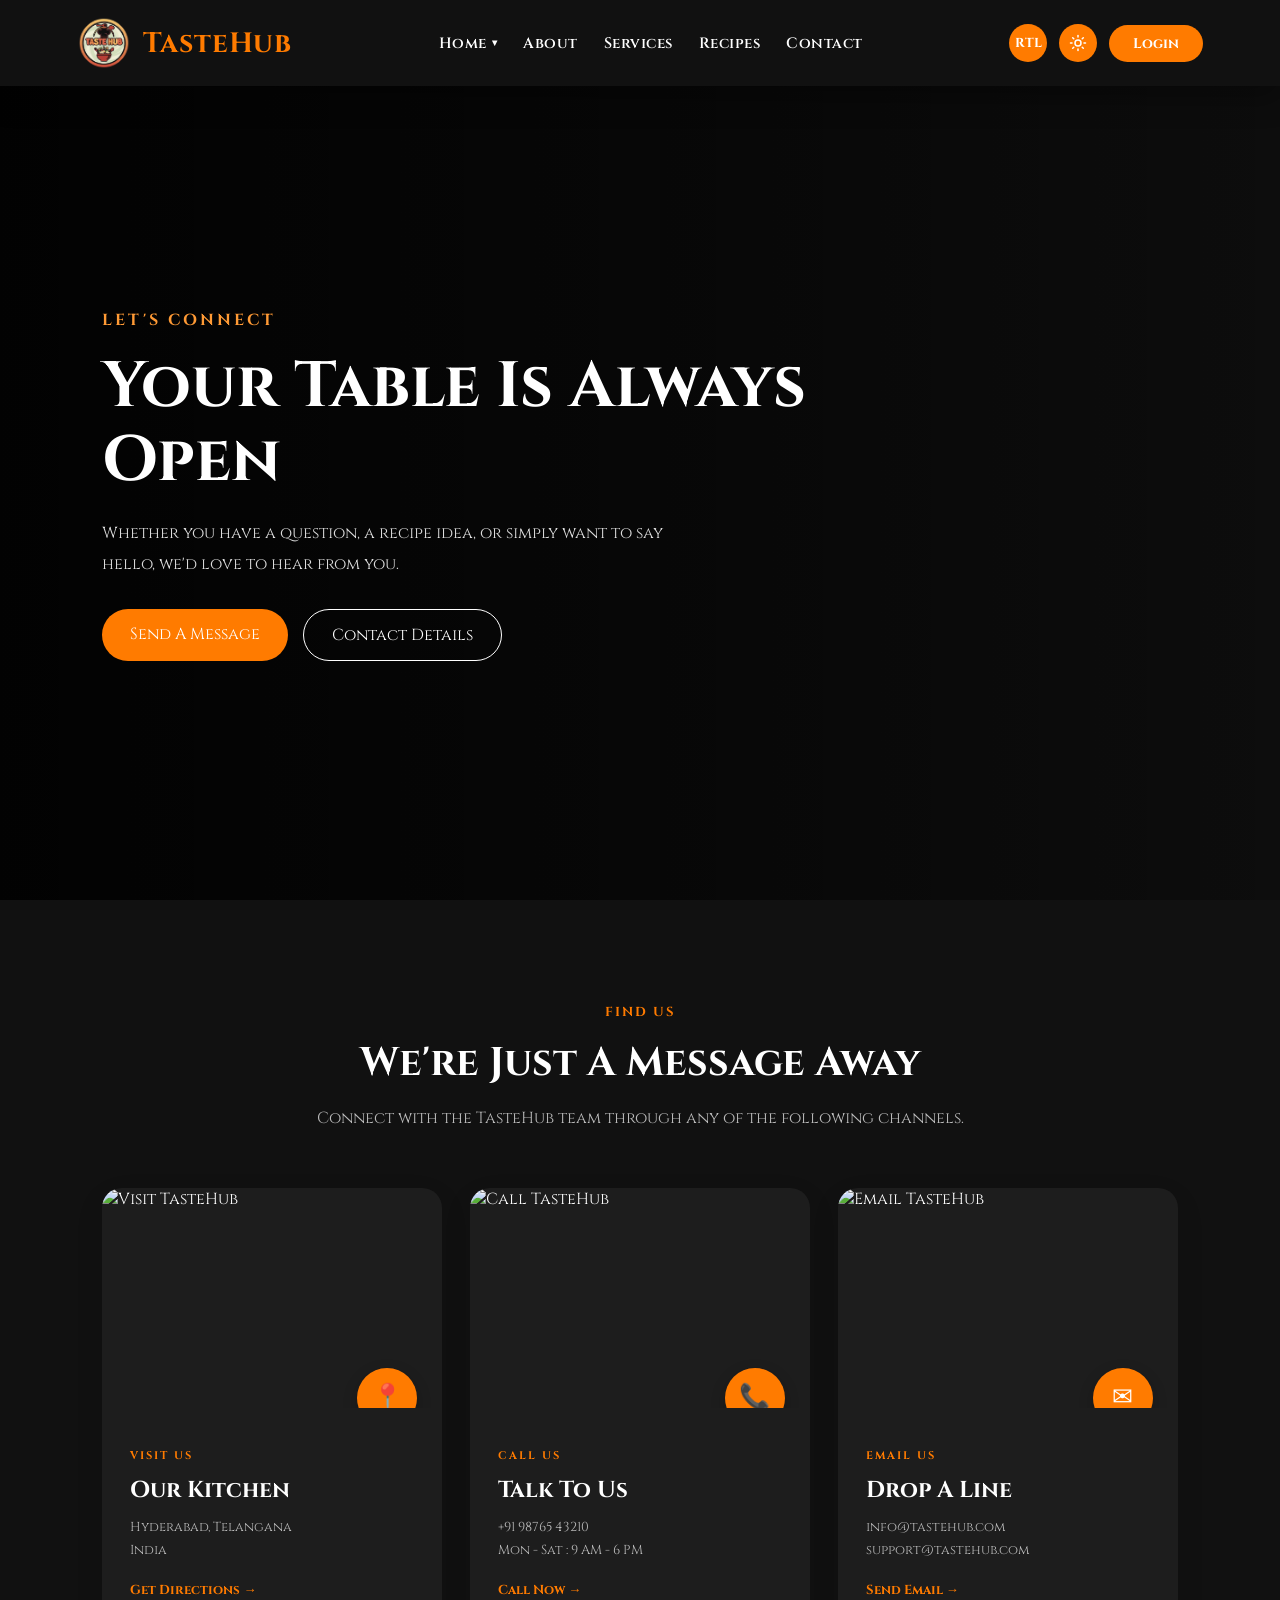
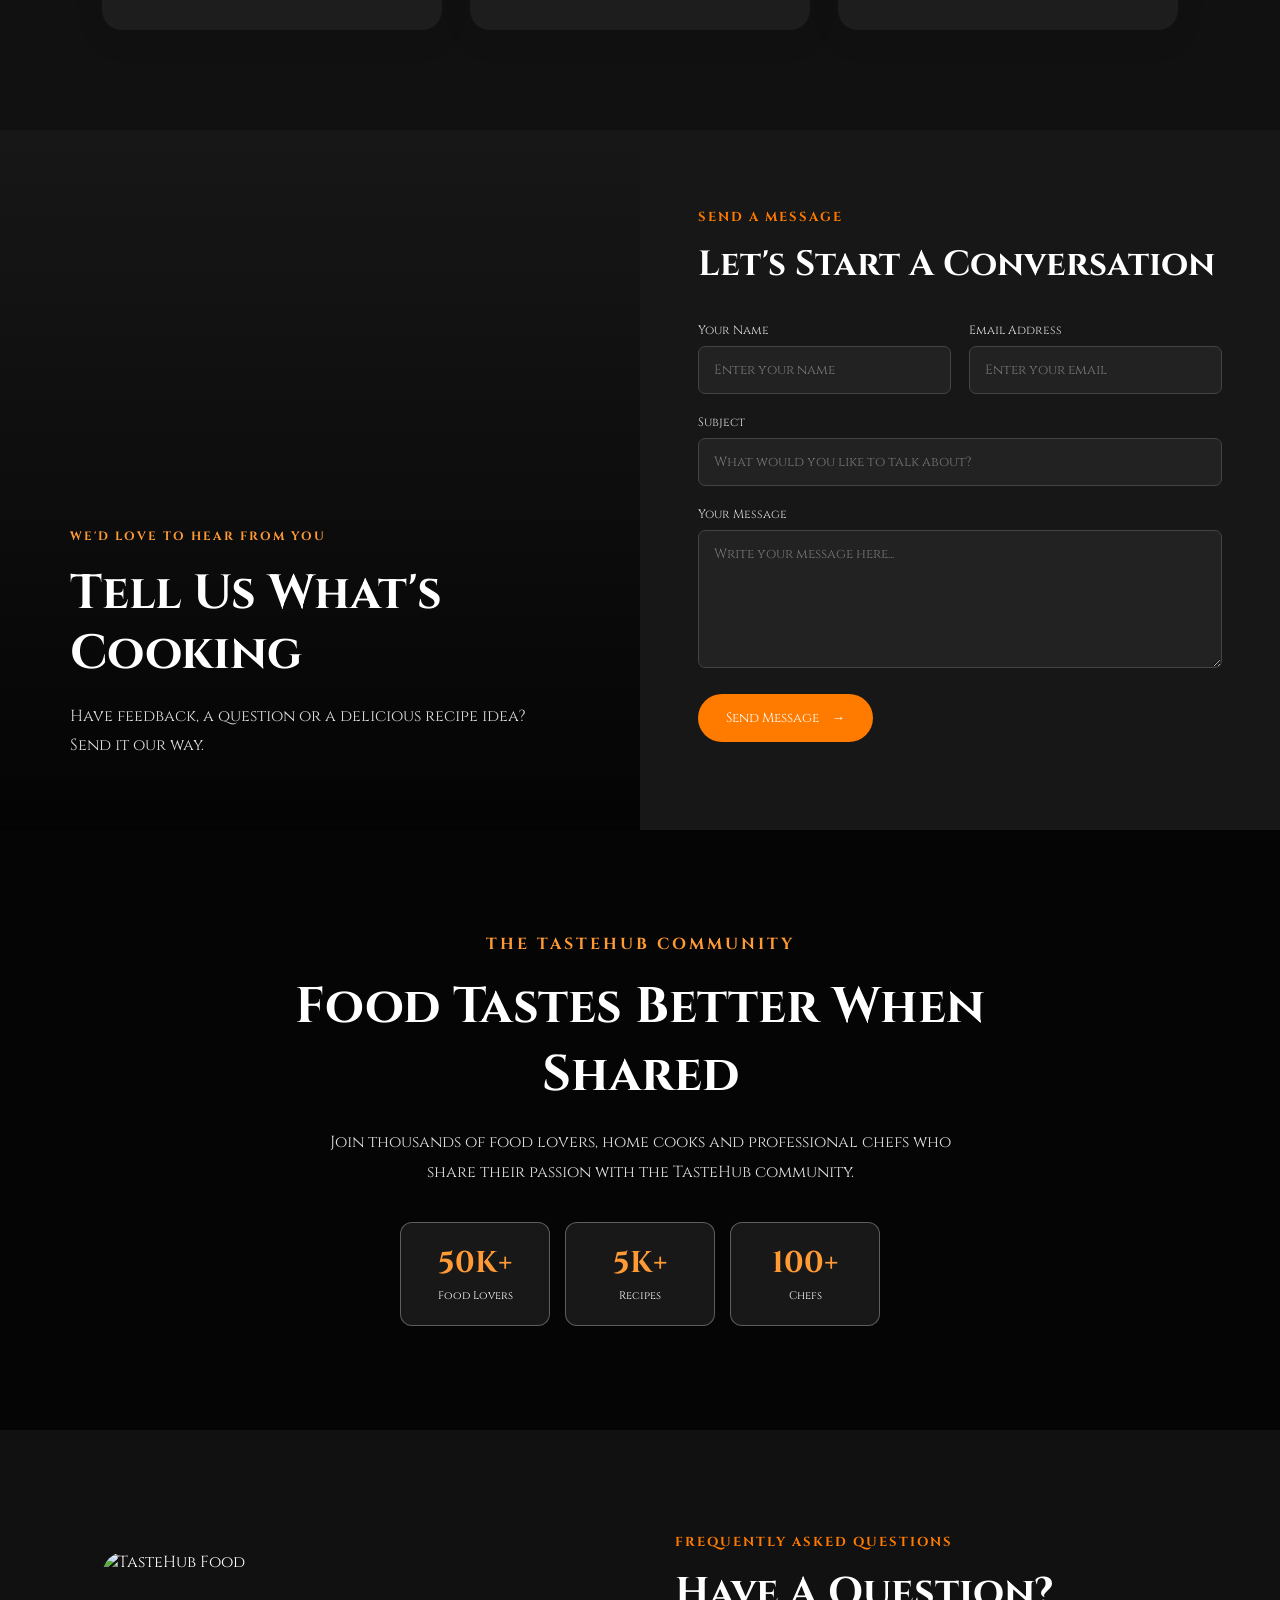
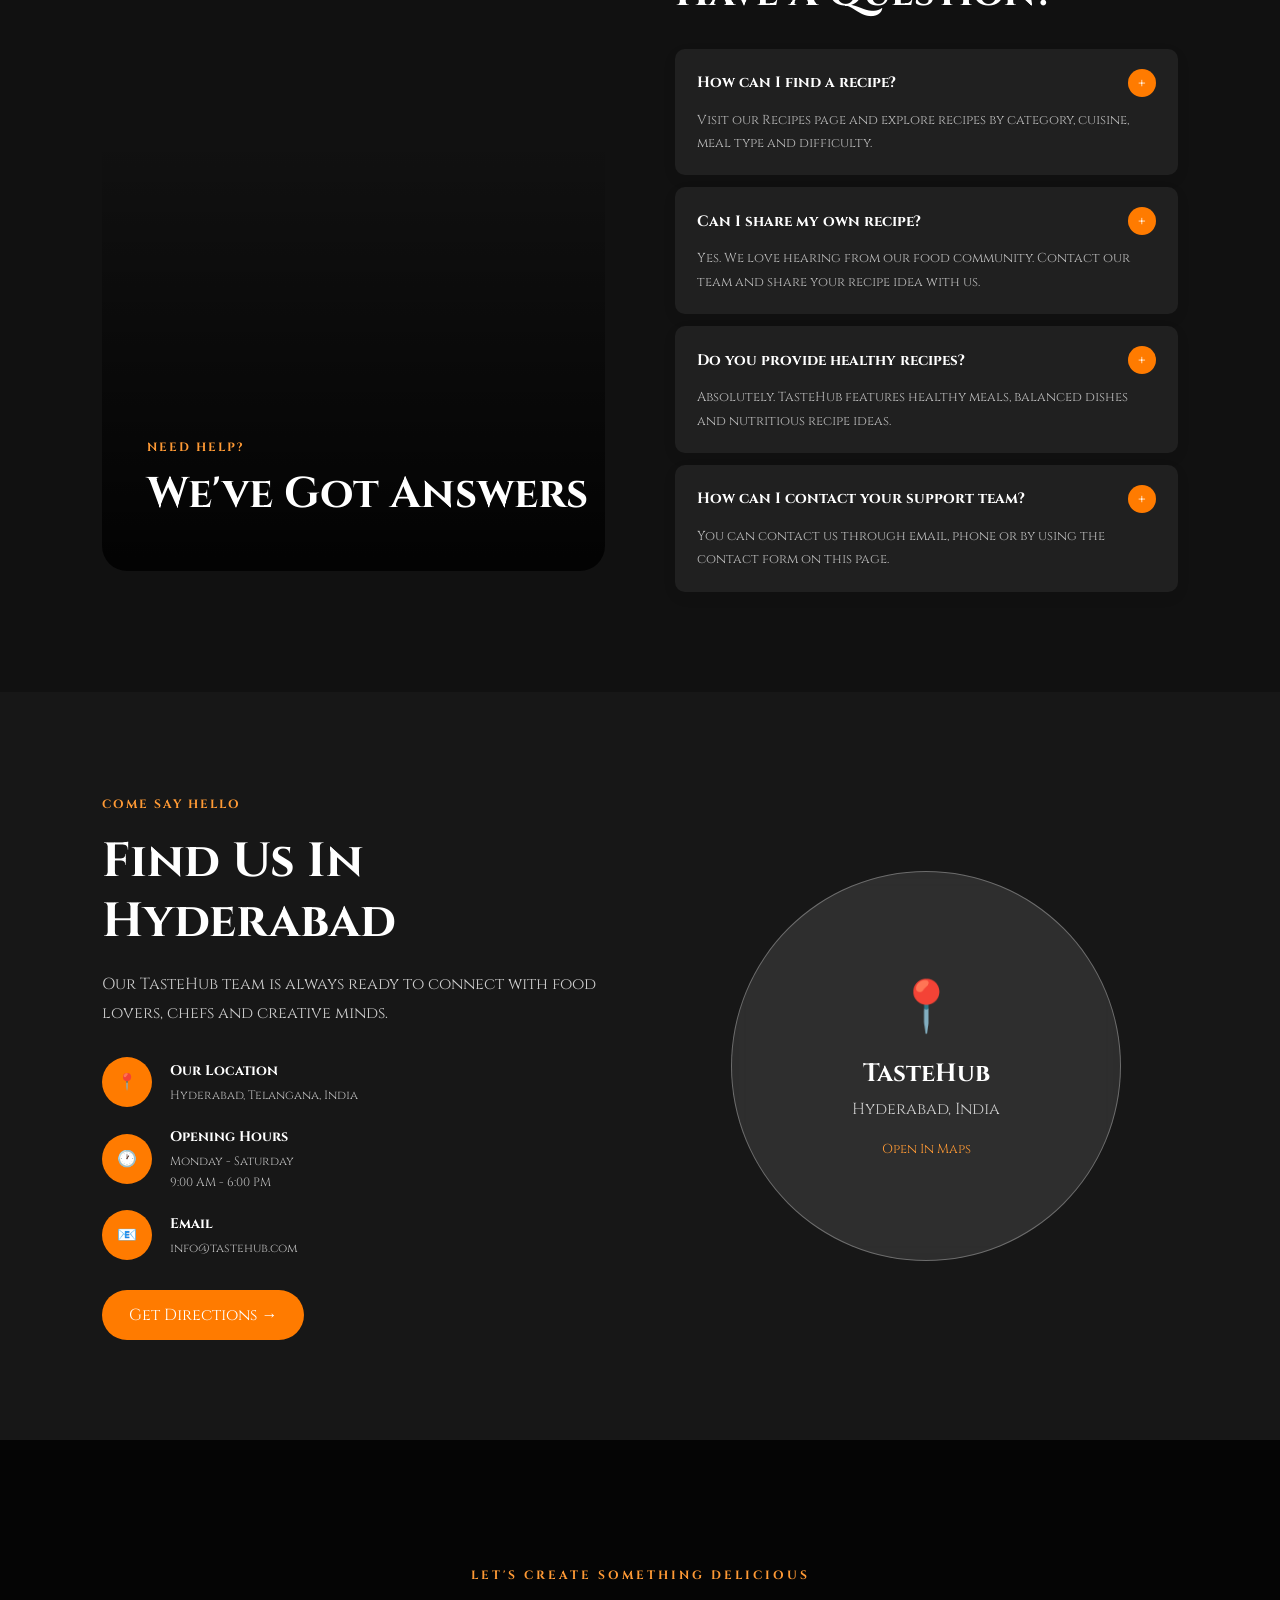
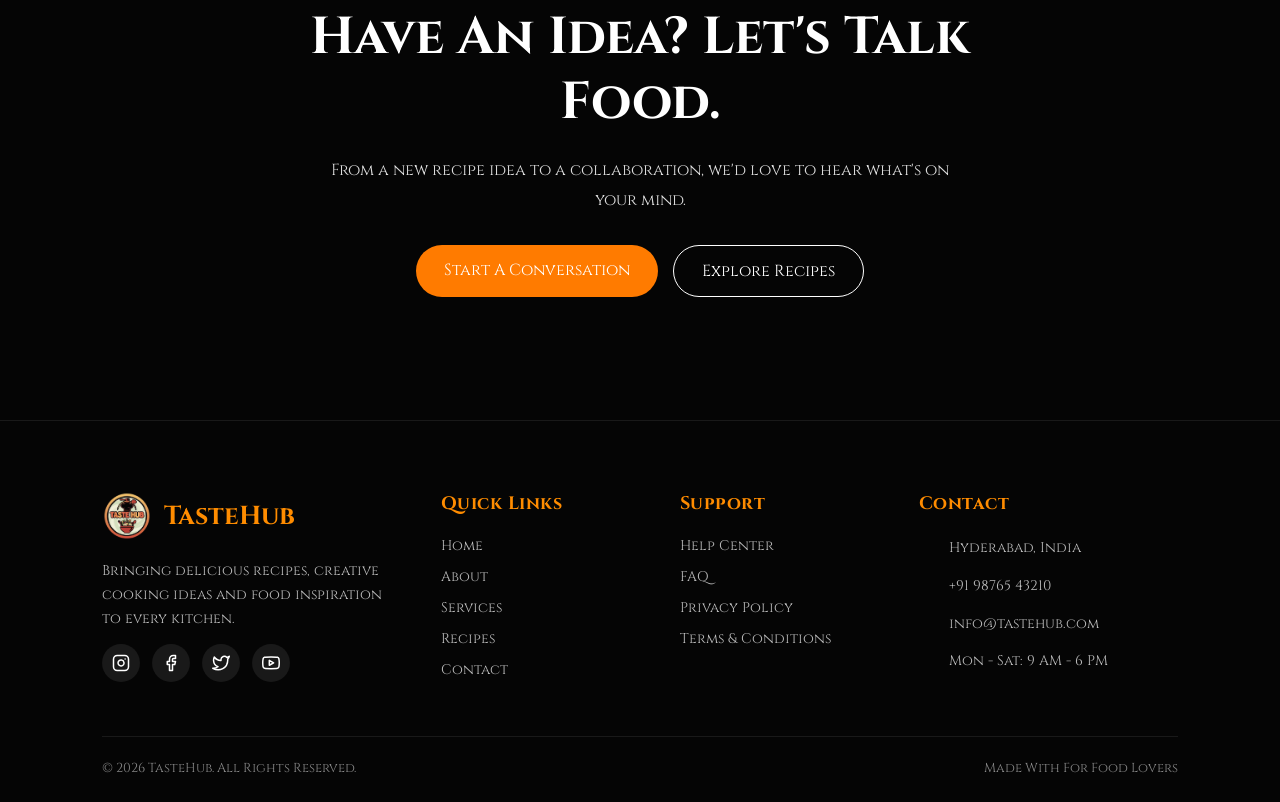
==== contact.html @ 09ea9fd7 "Add files via upload" ====
<!DOCTYPE html>
<html lang="en" dir="ltr">

<head>

    <meta charset="UTF-8">

    <meta name="viewport" content="width=device-width, initial-scale=1.0">

    <title>TasteHub | Contact Us</title>

    <link href="https://fonts.googleapis.com/css2?family=Cinzel:wght@400;500;600;700;800&display=swap"
          rel="stylesheet">

    <link rel="stylesheet" href="contact.css">

</head>

<body>


<header>

    <div class="logo">

        <img src="tastehub_logo-removebg-preview.png"
             alt="TasteHub Logo">

        <h2>TasteHub</h2>

    </div>


    <nav>

        <ul>

            <li class="dropdown">
                <a href="tastehub.html" class="dropdown-btn">Home <span class="dropdown-arrow">▾</span></a>
                <ul class="dropdown-menu">
                    <li><a href="tastehub.html">Home 1</a></li>
                    <li><a href="tastehub2.html">Home 2</a></li>
                </ul>
            </li>

            <li>
                <a href="about.html">About</a>
            </li>

            <li>
                <a href="services.html">Services</a>
            </li>

            <li>
                <a href="recipes.html">Recipes</a>
            </li>

            <li>
                <a href="contact.html" class="active">Contact</a>
            </li>

        </ul>

    </nav>


    <div class="header-buttons">

        <button id="rtlBtn">RTL</button>

        <button id="themeBtn">☀</button>

        <a href="login.html" class="login-btn">Login</a>

    </div>

</header>

<section class="contact-hero">

    <div class="contact-hero-overlay"></div>

    <div class="contact-hero-content">

        <span>LET'S CONNECT</span>

        <h1>
            Your Table
            Is Always Open
        </h1>

        <p>
            Whether you have a question, a recipe idea,
            or simply want to say hello, we'd love to
            hear from you.
        </p>

        <div class="hero-buttons">

            <a href="#message" class="hero-btn">
                Send A Message
            </a>

            <a href="#contact-info" class="hero-outline-btn">
                Contact Details
            </a>

        </div>

    </div>

</section>

<section class="contact-info" id="contact-info">

    <div class="section-heading">

        <span>FIND US</span>

        <h2>
            We're Just A Message Away
        </h2>

        <p>
            Connect with the TasteHub team through
            any of the following channels.
        </p>

    </div>


    <div class="contact-cards">


        <div class="contact-card">

            <div class="contact-card-image">

                <img src="https://images.unsplash.com/photo-1498837167922-ddd27525d352?w=700"
                     alt="Visit TasteHub">

                <div class="card-icon">
                    📍
                </div>

            </div>

            <div class="contact-card-content">

                <span>VISIT US</span>

                <h3>Our Kitchen</h3>

                <p>
                    Hyderabad, Telangana<br>
                    India
                </p>

                <a href="#">
                    Get Directions →
                </a>

            </div>

        </div>



        <div class="contact-card">

            <div class="contact-card-image">

                <img src="https://images.unsplash.com/photo-1556761175-b413da4baf72?w=700"
                     alt="Call TasteHub">

                <div class="card-icon">
                    📞
                </div>

            </div>

            <div class="contact-card-content">

                <span>CALL US</span>

                <h3>Talk To Us</h3>

                <p>
                    +91 98765 43210<br>
                    Mon - Sat : 9 AM - 6 PM
                </p>

                <a href="tel:+919876543210">
                    Call Now →
                </a>

            </div>

        </div>



        <div class="contact-card">

            <div class="contact-card-image">

                <img src="https://images.unsplash.com/photo-1556742049-0cfed4f6a45d?w=700"
                     alt="Email TasteHub">

                <div class="card-icon">
                    ✉
                </div>

            </div>

            <div class="contact-card-content">

                <span>EMAIL US</span>

                <h3>Drop A Line</h3>

                <p>
                    info@tastehub.com<br>
                    support@tastehub.com
                </p>

                <a href="mailto:info@tastehub.com">
                    Send Email →
                </a>

            </div>

        </div>

    </div>

</section>

<section class="message-section" id="message">

    <div class="message-image">

        <div class="message-overlay"></div>

        <div class="message-image-content">

            <span>WE'D LOVE TO HEAR FROM YOU</span>

            <h2>
                Tell Us
                What's Cooking
            </h2>

            <p>
                Have feedback, a question or a delicious
                recipe idea? Send it our way.
            </p>

        </div>

    </div>


    <div class="message-form">

        <span class="small-title">
            SEND A MESSAGE
        </span>

        <h2>
            Let's Start A Conversation
        </h2>

        <form>

            <div class="form-row">

                <div class="input-box">

                    <label>Your Name</label>

                    <input type="text"
                           placeholder="Enter your name"
                           required>

                </div>

                <div class="input-box">

                    <label>Email Address</label>

                    <input type="email"
                           placeholder="Enter your email"
                           required>

                </div>

            </div>


            <div class="input-box">

                <label>Subject</label>

                <input type="text"
                       placeholder="What would you like to talk about?"
                       required>

            </div>


            <div class="input-box">

                <label>Your Message</label>

                <textarea rows="6"
                          placeholder="Write your message here..."
                          required></textarea>

            </div>


            <button type="submit" class="send-button">

                Send Message
                <span>→</span>

            </button>

        </form>

    </div>

</section>

<section class="community">

    <div class="community-overlay"></div>

    <div class="community-content">

        <span>THE TASTEHUB COMMUNITY</span>

        <h2>
            Food Tastes Better
            When Shared
        </h2>

        <p>
            Join thousands of food lovers, home cooks
            and professional chefs who share their passion
            with the TasteHub community.
        </p>


        <div class="community-stats">

            <div>
                <strong>50K+</strong>
                <span>Food Lovers</span>
            </div>

            <div>
                <strong>5K+</strong>
                <span>Recipes</span>
            </div>

            <div>
                <strong>100+</strong>
                <span>Chefs</span>
            </div>

        </div>

    </div>

</section>

<section class="faq-section">

    <div class="faq-image">

        <img src="https://images.unsplash.com/photo-1559339352-11d035aa65de?w=1000"
             alt="TasteHub Food">

        <div class="faq-image-text">

            <span>NEED HELP?</span>

            <h2>
                We've Got
                Answers
            </h2>

        </div>

    </div>


    <div class="faq-content">

        <div class="section-heading faq-heading">

            <span>FREQUENTLY ASKED QUESTIONS</span>

            <h2>
                Have A Question?
            </h2>

        </div>


        <div class="faq-list">

            <div class="faq-item">

                <div class="faq-question">

                    <h3>
                        How can I find a recipe?
                    </h3>

                    <span>+</span>

                </div>

                <p>
                    Visit our Recipes page and explore recipes
                    by category, cuisine, meal type and difficulty.
                </p>

            </div>


            <div class="faq-item">

                <div class="faq-question">

                    <h3>
                        Can I share my own recipe?
                    </h3>

                    <span>+</span>

                </div>

                <p>
                    Yes. We love hearing from our food community.
                    Contact our team and share your recipe idea
                    with us.
                </p>

            </div>


            <div class="faq-item">

                <div class="faq-question">

                    <h3>
                        Do you provide healthy recipes?
                    </h3>

                    <span>+</span>

                </div>

                <p>
                    Absolutely. TasteHub features healthy meals,
                    balanced dishes and nutritious recipe ideas.
                </p>

            </div>


            <div class="faq-item">

                <div class="faq-question">

                    <h3>
                        How can I contact your support team?
                    </h3>

                    <span>+</span>

                </div>

                <p>
                    You can contact us through email, phone or
                    by using the contact form on this page.
                </p>

            </div>

        </div>

    </div>

</section>

<section class="location-section">

    <div class="location-background"></div>

    <div class="location-content">

        <div class="location-info">

            <span>COME SAY HELLO</span>

            <h2>
                Find Us In
                Hyderabad
            </h2>

            <p>
                Our TasteHub team is always ready to connect
                with food lovers, chefs and creative minds.
            </p>


            <div class="location-details">

                <div class="location-detail">

                    <div class="location-icon">
                        📍
                    </div>

                    <div>

                        <strong>Our Location</strong>

                        <p>
                            Hyderabad, Telangana,
                            India
                        </p>

                    </div>

                </div>


                <div class="location-detail">

                    <div class="location-icon">
                        🕐
                    </div>

                    <div>

                        <strong>Opening Hours</strong>

                        <p>
                            Monday - Saturday<br>
                            9:00 AM - 6:00 PM
                        </p>

                    </div>

                </div>


                <div class="location-detail">

                    <div class="location-icon">
                        📧
                    </div>

                    <div>

                        <strong>Email</strong>

                        <p>
                            info@tastehub.com
                        </p>

                    </div>

                </div>

            </div>


            <a href="#" class="location-button">
                Get Directions →
            </a>

        </div>


        <div class="map-card">

            <div class="map-placeholder">

                <div class="map-pin">
                    📍
                </div>

                <h3>TasteHub</h3>

                <p>
                    Hyderabad, India
                </p>

                <a href="#">
                    Open In Maps
                </a>

            </div>

        </div>

    </div>

</section>

<section class="contact-cta">

    <div class="contact-cta-overlay"></div>

    <div class="contact-cta-content">

        <span>LET'S CREATE SOMETHING DELICIOUS</span>

        <h2>
            Have An Idea?
            Let's Talk Food.
        </h2>

        <p>
            From a new recipe idea to a collaboration,
            we'd love to hear what's on your mind.
        </p>


        <div class="cta-buttons">

            <a href="#message" class="cta-main-button">
                Start A Conversation
            </a>

            <a href="recipes.html" class="cta-outline-button">
                Explore Recipes
            </a>

        </div>

    </div>

</section>

<footer>

    <div class="footer-container">

        <div class="footer-box brand-box">

            <div class="footer-logo">

                <img src="tastehub_logo-removebg-preview.png"
                     alt="TasteHub Logo">

                <h2>TasteHub</h2>

            </div>

            <p>
                Bringing delicious recipes, creative cooking
                ideas and food inspiration to every kitchen.
            </p>

            <div class="social-icons">
                <a href="#" aria-label="Instagram">
                    <svg xmlns="http://www.w3.org/2000/svg" width="18" height="18" viewBox="0 0 24 24" fill="none" stroke="currentColor" stroke-width="2" stroke-linecap="round" stroke-linejoin="round"><rect x="2" y="2" width="20" height="20" rx="5" ry="5"></rect><path d="M16 11.37A4 4 0 1 1 12.63 8 4 4 0 0 1 16 11.37z"></path><line x1="17.5" y1="6.5" x2="17.51" y2="6.5"></line></svg>
                </a>
                <a href="#" aria-label="Facebook">
                    <svg xmlns="http://www.w3.org/2000/svg" width="18" height="18" viewBox="0 0 24 24" fill="none" stroke="currentColor" stroke-width="2" stroke-linecap="round" stroke-linejoin="round"><path d="M18 2h-3a5 5 0 0 0-5 5v3H7v4h3v8h4v-8h3l1-4h-4V7a1 1 0 0 1 1-1h3z"></path></svg>
                </a>
                <a href="#" aria-label="Twitter">
                    <svg xmlns="http://www.w3.org/2000/svg" width="18" height="18" viewBox="0 0 24 24" fill="none" stroke="currentColor" stroke-width="2" stroke-linecap="round" stroke-linejoin="round"><path d="M23 3a10.9 10.9 0 0 1-3.14 1.53 4.48 4.48 0 0 0-7.86 3v1A10.66 10.66 0 0 1 3 4s-4 9 5 13a11.64 11.64 0 0 1-7 2c9 5 20 0 20-11.5a4.5 4.5 0 0 0-.08-.83A7.72 7.72 0 0 0 23 3z"></path></svg>
                </a>
                <a href="#" aria-label="YouTube">
                    <svg xmlns="http://www.w3.org/2000/svg" width="18" height="18" viewBox="0 0 24 24" fill="none" stroke="currentColor" stroke-width="2" stroke-linecap="round" stroke-linejoin="round"><path d="M22.54 6.42a2.78 2.78 0 0 0-1.95-1.96C18.88 4 12 4 12 4s-6.88 0-8.59.46a2.78 2.78 0 0 0-1.95 1.96A29 29 0 0 0 1 11.75a29 29 0 0 0 .46 5.33A2.78 2.78 0 0 0 3.41 19.1C5.12 19.56 12 19.56 12 19.56s6.88 0 8.59-.46a2.78 2.78 0 0 0 1.95-1.95 29 29 0 0 0 .46-5.25 29 29 0 0 0-.46-5.33z"></path><polygon points="9.75 15.02 15.5 11.75 9.75 8.48 9.75 15.02"></polygon></svg>
                </a>
            </div>


        </div>

        <div class="footer-box">

            <h3>Quick Links</h3>

            <a href="tastehub.html">Home</a>

            <a href="about.html">About</a>

            <a href="services.html">Services</a>

            <a href="recipes.html">Recipes</a>

            <a href="contact.html">Contact</a>

        </div>

        <div class="footer-box">

            <h3>Support</h3>

            <a href="#">Help Center</a>

            <a href="#faq">FAQ</a>

            <a href="#">Privacy Policy</a>

            <a href="#">Terms & Conditions</a>

        </div>

        <div class="footer-box contact-box">

            <h3>Contact</h3>

            <p>
                <i data-lucide="map-pin"></i>
                <span>Hyderabad, India</span>
            </p>

            <p>
                <i data-lucide="phone"></i>
                <span>+91 98765 43210</span>
            </p>

            <p>
                <i data-lucide="mail"></i>
                <span>info@tastehub.com</span>
            </p>

            <p>
                <i data-lucide="clock"></i>
                <span>Mon - Sat: 9 AM - 6 PM</span>
            </p>

        </div>

    </div>

    <div class="footer-bottom">

        <p>
            © 2026 TasteHub. All Rights Reserved.
        </p>

        <p>
            Made With <i data-lucide="heart" class="footer-heart"></i> For Food Lovers
        </p>

    </div>

</footer>

<script src="https://unpkg.com/lucide@latest"></script>
<script src="tastehub.js"></script>

</body>

</html>
---- contact.css ----
@import url('https://fonts.googleapis.com/css2?family=Cinzel:wght@400;500;600;700;800&display=swap');

*{
    margin:0;
    padding:0;
    box-sizing:border-box;
    font-family:'Cinzel',serif;
}

html{
    scroll-behavior:smooth;
}

body{
    background:#f6f6f6;
    color:#222;
    overflow-x:hidden;
    transition:.4s;
}

img{
    width:100%;
    display:block;
}

a{
    text-decoration:none;
}

section{
    padding:100px 8%;
}

header{
    width:100%;
    padding:16px 6%;
    background:#111;
    display:flex;
    justify-content:space-between;
    align-items:center;
    gap:24px;
    position:fixed;
    top:0;
    left:0;
    z-index:1000;
    box-shadow:0 10px 30px rgba(0,0,0,.35);
    transition:background .4s, box-shadow .4s;
}

body.light header{
    background:#ffffff;
    box-shadow:0 5px 20px rgba(0,0,0,.08);
}

.logo{
    display:flex;
    align-items:center;
    gap:12px;
    text-decoration:none;
    flex-shrink:0;
}

.logo img{
    width:54px;
    height:54px;
    object-fit:contain;
    transition:transform .3s ease;
}

.logo:hover img{
    transform:scale(1.05);
}

.logo h2{
    color:#ff7b00;
    font-size:28px;
    font-weight:700;
    letter-spacing:1px;
    margin:0;
    white-space:nowrap;
}

nav{
    display:flex;
    align-items:center;
}

nav ul{
    display:flex;
    list-style:none;
    align-items:center;
    gap:26px;
    margin:0;
    padding:0;
}

nav ul li{
    position:relative;
    list-style:none;
}

nav ul li a,
nav a{
    color:#fff;
    text-decoration:none;
    font-size:15px;
    font-weight:600;
    letter-spacing:.5px;
    transition:.3s;
    display:inline-flex;
    align-items:center;
    gap:5px;
    font-family:'Cinzel',serif;
    white-space:nowrap;
}

nav ul li a:hover,
nav ul li a.active,
nav a:hover,
nav a.active,
.nav-link-active{
    color:#ff7b00;
}

body.light nav ul li a,
body.light nav a{
    color:#222;
}

body.light nav ul li a:hover,
body.light nav ul li a.active,
body.light nav a:hover,
body.light nav a.active,
body.light .nav-link-active{
    color:#ff7b00;
}

.dropdown{
    position:relative;
    display:inline-flex;
    align-items:center;
}

.dropdown-btn{
    display:inline-flex;
    align-items:center;
    gap:5px;
    cursor:pointer;
}

.dropdown-arrow{
    font-size:10px;
    line-height:1;
    transition:transform .3s ease;
    display:inline-block;
}

.dropdown:hover .dropdown-arrow{
    transform:rotate(180deg);
}

.dropdown-menu{
    display:none;
    position:absolute;
    top:calc(100% + 10px);
    left:0;
    min-width:160px;
    background:#1a1a1a;
    border:1px solid rgba(255,140,0,.35);
    border-radius:10px;
    box-shadow:0 12px 30px rgba(0,0,0,.65);
    padding:8px 0;
    z-index:1001;
    flex-direction:column;
    gap:0;
}

.dropdown-menu::before{
    content:'';
    position:absolute;
    top:-12px;
    left:0;
    right:0;
    height:12px;
}

.dropdown-menu li{
    width:100%;
    list-style:none;
    margin:0;
    padding:0;
}

.dropdown-menu li a{
    display:block;
    width:100%;
    padding:10px 18px;
    font-size:14px;
    font-weight:600;
    color:#ffffff !important;
    text-decoration:none;
    white-space:nowrap;
    transition:background .2s ease, color .2s ease, transform .2s ease;
    background:transparent;
    text-align:left;
}

.dropdown-menu li a:hover{
    background:rgba(255,140,0,.2) !important;
    color:#ff7b00 !important;
    transform:translateX(4px);
}

.dropdown:hover .dropdown-menu{
    display:flex;
}

body.light .dropdown-menu{
    background:#ffffff !important;
    border:1px solid rgba(0,0,0,.15) !important;
    box-shadow:0 12px 30px rgba(0,0,0,.15) !important;
}

body.light .dropdown-menu li a{
    color:#222222 !important;
}

body.light .dropdown-menu li a:hover{
    background:rgba(255,140,0,.12) !important;
    color:#ff7b00 !important;
}

body.rtl .dropdown-menu,
html[dir="rtl"] .dropdown-menu{
    left:auto;
    right:0;
    text-align:right;
}

body.rtl .dropdown-menu li a,
html[dir="rtl"] .dropdown-menu li a{
    text-align:right;
}

body.rtl .dropdown-menu li a:hover,
html[dir="rtl"] .dropdown-menu li a:hover{
    transform:translateX(-4px);
}

.header-buttons{
    display:flex;
    align-items:center;
    gap:12px;
    flex-shrink:0;
}

.header-buttons button,
#rtlBtn,
#themeBtn{
    width:38px;
    height:38px;
    border:0;
    border-radius:50%;
    background:#ff7b00;
    color:#fff;
    cursor:pointer;
    font-family:'Cinzel',serif;
    font-weight:700;
    font-size:13px;
    display:inline-flex;
    align-items:center;
    justify-content:center;
    transition:all .3s ease;
}

.header-buttons button:hover,
#rtlBtn:hover,
#themeBtn:hover{
    background:#ffa726;
    transform:translateY(-2px);
}

.login-btn{
    padding:9px 24px;
    border-radius:50px;
    background:#ff7b00;
    color:#fff;
    font-family:'Cinzel',serif;
    font-size:14px;
    font-weight:700;
    transition:all .3s ease;
    display:inline-flex;
    align-items:center;
    justify-content:center;
    white-space:nowrap;
}

.login-btn:hover{
    background:#ffa726;
    transform:translateY(-2px);
    color:#fff;
}

.section-heading{
    text-align:center;
    max-width:750px;
    margin:0 auto 55px;
}

.section-heading span,
.small-title{
    color:#ff7b00;
    font-size:13px;
    font-weight:700;
    letter-spacing:2px;
}

.section-heading h2{
    font-size:40px;
    margin:15px 0;
    line-height:1.3;
}

.section-heading p{
    color:#666;
    line-height:1.8;
}

.contact-hero{
    min-height:100vh;
    position:relative;
    display:flex;
    align-items:center;
    background:url("https://images.unsplash.com/photo-1515003197210-e0cd71810b5f?w=1600")
    center/cover;
    color:#fff;
}

.contact-hero-overlay{
    position:absolute;
    inset:0;
    background:linear-gradient(
        90deg,
        rgba(0,0,0,.88),
        rgba(0,0,0,.60),
        rgba(0,0,0,.25)
    );
}

.contact-hero-content{
    position:relative;
    z-index:2;
    max-width:720px;
    padding-top:70px;
}

.contact-hero-content span{
    color:#ff9a35;
    letter-spacing:3px;
    font-weight:700;
}

.contact-hero-content h1{
    font-size:64px;
    line-height:1.15;
    margin:20px 0;
}

.contact-hero-content p{
    max-width:590px;
    color:#ddd;
    line-height:1.9;
    margin-bottom:30px;
}

.hero-buttons{
    display:flex;
    gap:15px;
    flex-wrap:wrap;
}

.hero-btn,
.hero-outline-btn{
    padding:14px 28px;
    border-radius:30px;
    transition:.3s;
}

.hero-btn{
    background:#ff7b00;
    color:#fff;
}

.hero-outline-btn{
    border:1px solid #fff;
    color:#fff;
}

.hero-btn:hover{
    background:#fff;
    color:#ff7b00;
}

.hero-outline-btn:hover{
    background:#fff;
    color:#222;
}

.contact-info{
    background:#fff;
}

.contact-cards{
    display:grid;
    grid-template-columns:repeat(3,1fr);
    gap:28px;
}

.contact-card{
    background:#fff;
    border-radius:20px;
    overflow:hidden;
    box-shadow:0 10px 30px rgba(0,0,0,.08);
    transition:.4s;
}

.contact-card:hover{
    transform:translateY(-10px);
    box-shadow:0 20px 40px rgba(0,0,0,.14);
}

.contact-card-image{
    height:220px;
    position:relative;
    overflow:hidden;
}

.contact-card-image img{
    height:100%;
    object-fit:cover;
    transition:.5s;
}

.contact-card:hover .contact-card-image img{
    transform:scale(1.08);
}

.card-icon{
    position:absolute;
    bottom:-20px;
    right:25px;
    width:60px;
    height:60px;
    display:flex;
    align-items:center;
    justify-content:center;
    background:#ff7b00;
    color:#fff;
    border-radius:50%;
    font-size:25px;
    box-shadow:0 5px 15px rgba(0,0,0,.2);
}

.contact-card-content{
    padding:35px 28px 30px;
}

.contact-card-content span{
    color:#ff7b00;
    font-size:11px;
    font-weight:700;
    letter-spacing:2px;
}

.contact-card-content h3{
    font-size:23px;
    margin:10px 0;
}

.contact-card-content p{
    color:#666;
    line-height:1.8;
    font-size:13px;
    margin-bottom:15px;
}

.contact-card-content a{
    color:#ff7b00;
    font-size:13px;
    font-weight:700;
}

.message-section{
    padding:0;
    display:grid;
    grid-template-columns:1fr 1fr;
    background:#171717;
}

.message-image{
    min-height:700px;
    position:relative;
    background:url("https://images.unsplash.com/photo-1556911220-e15b29be8c8f?w=1200")
    center/cover;
    display:flex;
    align-items:flex-end;
    padding:70px;
}

.message-overlay{
    position:absolute;
    inset:0;
    background:linear-gradient(
        transparent,
        rgba(0,0,0,.85)
    );
}

.message-image-content{
    position:relative;
    z-index:2;
    color:#fff;
    max-width:500px;
}

.message-image-content span{
    color:#ff9a35;
    font-size:12px;
    letter-spacing:2px;
    font-weight:700;
}

.message-image-content h2{
    font-size:48px;
    line-height:1.25;
    margin:18px 0;
}

.message-image-content p{
    color:#ddd;
    line-height:1.8;
}

.message-form{
    padding:75px 9%;
    color:#fff;
}

.message-form h2{
    font-size:35px;
    line-height:1.3;
    margin:15px 0 35px;
}

.form-row{
    display:grid;
    grid-template-columns:1fr 1fr;
    gap:18px;
}

.input-box{
    margin-bottom:20px;
}

.input-box label{
    display:block;
    font-size:12px;
    margin-bottom:8px;
    color:#ddd;
}

.input-box input,
.input-box textarea{
    width:100%;
    padding:14px 15px;
    border:1px solid #444;
    background:#222;
    color:#fff;
    outline:none;
    border-radius:7px;
    transition:.3s;
}

.input-box input:focus,
.input-box textarea:focus{
    border-color:#ff7b00;
}

.input-box textarea{
    resize:vertical;
}

.send-button{
    border:0;
    background:#ff7b00;
    color:#fff;
    padding:15px 28px;
    border-radius:30px;
    cursor:pointer;
    font-family:'Cinzel',serif;
    transition:.3s;
}

.send-button span{
    margin-left:10px;
}

.send-button:hover{
    background:#fff;
    color:#ff7b00;
}

.community{
    min-height:600px;
    position:relative;
    display:flex;
    align-items:center;
    justify-content:center;
    background:url("https://images.unsplash.com/photo-1504674900247-0877df9cc836?w=1600")
    center/cover;
    color:#fff;
    text-align:center;
}

.community-overlay{
    position:absolute;
    inset:0;
    background:rgba(0,0,0,.72);
}

.community-content{
    position:relative;
    z-index:2;
    max-width:850px;
}

.community-content > span{
    color:#ff9a35;
    letter-spacing:3px;
    font-weight:700;
}

.community-content h2{
    font-size:50px;
    margin:18px 0;
}

.community-content > p{
    color:#ddd;
    line-height:1.9;
    max-width:650px;
    margin:0 auto 35px;
}

.community-stats{
    display:flex;
    justify-content:center;
    gap:15px;
}

.community-stats div{
    min-width:150px;
    padding:20px;
    border:1px solid rgba(255,255,255,.3);
    background:rgba(255,255,255,.08);
    border-radius:12px;
    backdrop-filter:blur(5px);
}

.community-stats strong{
    display:block;
    color:#ff9a35;
    font-size:30px;
}

.community-stats span{
    font-size:11px;
}

.faq-section{
    display:grid;
    grid-template-columns:1fr 1fr;
    gap:70px;
    align-items:center;
    background:#f5f5f5;
}

.faq-image{
    position:relative;
    min-height:620px;
    border-radius:25px;
    overflow:hidden;
}

.faq-image img{
    width:100%;
    height:100%;
    min-height:620px;
    object-fit:cover;
}

.faq-image:after{
    content:"";
    position:absolute;
    inset:0;
    background:linear-gradient(
        transparent 30%,
        rgba(0,0,0,.85)
    );
}

.faq-image-text{
    position:absolute;
    z-index:2;
    bottom:50px;
    left:45px;
    color:#fff;
}

.faq-image-text span{
    color:#ff9a35;
    letter-spacing:2px;
    font-size:12px;
    font-weight:700;
}

.faq-image-text h2{
    font-size:43px;
    line-height:1.2;
    margin-top:12px;
}

.faq-heading{
    text-align:left;
    margin-bottom:30px;
}

.faq-list{
    display:flex;
    flex-direction:column;
    gap:12px;
}

.faq-item{
    background:#fff;
    border-radius:10px;
    padding:20px 22px;
    box-shadow:0 5px 15px rgba(0,0,0,.06);
}

.faq-question{
    display:flex;
    justify-content:space-between;
    align-items:center;
    gap:20px;
}

.faq-question h3{
    font-size:15px;
}

.faq-question span{
    width:28px;
    height:28px;
    display:flex;
    align-items:center;
    justify-content:center;
    background:#ff7b00;
    color:#fff;
    border-radius:50%;
    flex-shrink:0;
}

.faq-item p{
    color:#666;
    line-height:1.8;
    font-size:13px;
    margin-top:12px;
}

.location-section{
    position:relative;
    min-height:650px;
    display:flex;
    align-items:center;
    background:#171717;
    color:#fff;
    overflow:hidden;
}

.location-background{
    position:absolute;
    right:0;
    top:0;
    width:50%;
    height:100%;
    background:url("https://images.unsplash.com/photo-1517248135467-4c7edcad34c4?w=1200")
    center/cover;
    opacity:.5;
}

.location-content{
    position:relative;
    z-index:2;
    width:100%;
    display:grid;
    grid-template-columns:1fr 1fr;
    gap:70px;
    align-items:center;
}

.location-info{
    max-width:570px;
}

.location-info > span{
    color:#ff9a35;
    letter-spacing:2px;
    font-size:12px;
    font-weight:700;
}

.location-info h2{
    font-size:48px;
    line-height:1.25;
    margin:18px 0;
}

.location-info > p{
    color:#ccc;
    line-height:1.8;
    margin-bottom:30px;
}

.location-details{
    display:flex;
    flex-direction:column;
    gap:18px;
}

.location-detail{
    display:flex;
    align-items:center;
    gap:18px;
}

.location-icon{
    width:50px;
    height:50px;
    display:flex;
    align-items:center;
    justify-content:center;
    background:#ff7b00;
    border-radius:50%;
    flex-shrink:0;
}

.location-detail strong{
    font-size:14px;
}

.location-detail p{
    color:#bbb;
    font-size:12px;
    line-height:1.7;
    margin-top:4px;
}

.location-button{
    display:inline-block;
    margin-top:30px;
    padding:14px 27px;
    border-radius:30px;
    background:#ff7b00;
    color:#fff;
    transition:.3s;
}

.location-button:hover{
    background:#fff;
    color:#ff7b00;
}

.map-card{
    display:flex;
    justify-content:center;
}

.map-placeholder{
    width:390px;
    height:390px;
    display:flex;
    flex-direction:column;
    align-items:center;
    justify-content:center;
    text-align:center;
    background:rgba(255,255,255,.1);
    border:1px solid rgba(255,255,255,.3);
    backdrop-filter:blur(8px);
    border-radius:50%;
}

.map-pin{
    font-size:50px;
    margin-bottom:15px;
}

.map-placeholder h3{
    font-size:25px;
}

.map-placeholder p{
    color:#ccc;
    margin:8px 0 20px;
}

.map-placeholder a{
    color:#ff9a35;
    font-size:13px;
}

.contact-cta{
    min-height:580px;
    position:relative;
    display:flex;
    align-items:center;
    justify-content:center;
    text-align:center;
    color:#fff;
    background:url("https://images.unsplash.com/photo-1473093295043-cdd812d0e601?w=1600")
    center/cover;
}

.contact-cta-overlay{
    position:absolute;
    inset:0;
    background:rgba(0,0,0,.72);
}

.contact-cta-content{
    position:relative;
    z-index:2;
    max-width:800px;
}

.contact-cta-content > span{
    color:#ff9a35;
    letter-spacing:3px;
    font-size:12px;
    font-weight:700;
}

.contact-cta-content h2{
    font-size:52px;
    line-height:1.25;
    margin:20px 0;
}

.contact-cta-content p{
    color:#ddd;
    line-height:1.9;
    max-width:620px;
    margin:0 auto 30px;
}

.cta-buttons{
    display:flex;
    justify-content:center;
    gap:15px;
}

.cta-main-button,
.cta-outline-button{
    padding:14px 28px;
    border-radius:30px;
    transition:.3s;
}

.cta-main-button{
    background:#ff7b00;
    color:#fff;
}

.cta-outline-button{
    color:#fff;
    border:1px solid #fff;
}

.cta-main-button:hover{
    background:#fff;
    color:#ff7b00;
}

.cta-outline-button:hover{
    background:#fff;
    color:#222;
}

footer{
    background:#111111;
    color:#ffffff;
    padding:70px 8% 25px;
    border-top:1px solid rgba(255,255,255,.08);
    transition:background .4s ease, color .4s ease;
}

body.light footer{
    background:#ffffff;
    color:#222222;
    border-top:1px solid rgba(0,0,0,.08);
}

.footer-container{
    display:grid;
    grid-template-columns:1.5fr 1fr 1fr 1.3fr;
    gap:40px;
}

.footer-logo{
    display:flex;
    align-items:center;
    gap:12px;
    margin-bottom:18px;
    text-decoration:none;
}

.footer-logo img{
    width:50px;
    height:50px;
    object-fit:contain;
}

.footer-logo h2{
    color:#ff8c00;
    font-size:26px;
    font-weight:700;
    margin:0;
    font-family:'Cinzel',serif;
}

.footer-box h3{
    color:#ff8c00;
    margin-bottom:20px;
    font-size:18px;
    font-weight:700;
    font-family:'Cinzel',serif;
    letter-spacing:.5px;
}

.brand-box > p{
    color:#bbb;
    font-size:14px;
    line-height:1.8;
    max-width:340px;
    margin-bottom:20px;
}

body.light .brand-box > p{
    color:#555;
}

.social-icons{
    display:flex;
    gap:12px;
    align-items:center;
}

.footer-box .social-icons a,
.social-icons a{
    display:inline-flex !important;
    align-items:center !important;
    justify-content:center !important;
    width:38px !important;
    height:38px !important;
    margin-bottom:0 !important;
    padding:0 !important;
    border-radius:50% !important;
    background:rgba(255,255,255,.08);
    color:#ffffff !important;
    transition:all .3s ease;
    text-decoration:none;
    line-height:0;
}

body.light .footer-box .social-icons a,
body.light .social-icons a{
    background:rgba(0,0,0,.06);
    color:#222222 !important;
}

.footer-box .social-icons a svg,
.social-icons a svg{
    width:18px;
    height:18px;
    display:block;
    stroke:currentColor;
    stroke-width:2;
    fill:none;
    flex-shrink:0;
    margin:0 auto;
    transition:transform .3s ease;
}

.footer-box .social-icons a:hover,
.social-icons a:hover{
    background:#ff8c00 !important;
    color:#ffffff !important;
    transform:translateY(-3px);
    box-shadow:0 6px 15px rgba(255,140,0,.35);
}

.footer-box > a{
    display:block;
    color:#bbb;
    font-size:14px;
    margin-bottom:12px;
    text-decoration:none;
    transition:all .3s ease;
}

body.light .footer-box > a{
    color:#555;
}

.footer-box > a:hover{
    color:#ff8c00;
    transform:translateX(5px);
}

.footer-box p{
    color:#bbb;
    line-height:1.7;
    font-size:14px;
    margin-bottom:14px;
    display:flex;
    align-items:center;
    gap:12px;
}

body.light .footer-box p{
    color:#555;
}

.footer-box p svg,
.footer-box p i{
    color:#ff8c00;
    width:18px;
    height:18px;
    flex-shrink:0;
    stroke-width:2;
}

.footer-bottom{
    border-top:1px solid rgba(255,255,255,.08);
    margin-top:45px;
    padding-top:22px;
    display:flex;
    justify-content:space-between;
    align-items:center;
    color:#888;
    font-size:13px;
    flex-wrap:wrap;
    gap:15px;
}

body.light .footer-bottom{
    border-top:1px solid rgba(0,0,0,.08);
    color:#666;
}

body.rtl header,
html[dir="rtl"] header {
    direction: rtl;
    flex-direction: row;
    justify-content: space-between;
}

body.rtl .logo,
html[dir="rtl"] .logo {
    direction: rtl;
}

body.rtl nav,
html[dir="rtl"] nav {
    direction: rtl;
}

body.rtl nav ul,
html[dir="rtl"] nav ul {
    direction: rtl;
    flex-direction: row;
}

body.rtl .header-buttons,
html[dir="rtl"] .header-buttons {
    direction: rtl;
    flex-direction: row;
}



body.rtl .contact-hero-content,
body.rtl .message-image-content,
body.rtl .message-form,
body.rtl .location-info{
    text-align:right;
}

body.rtl .faq-heading{
    text-align:right;
}

body.rtl .faq-question{
    flex-direction:row-reverse;
}

body.rtl .location-detail{
    flex-direction:row-reverse;
}

body.rtl .footer-container{
    direction:rtl;
}

body.rtl .footer-box a:hover{
    transform:translateX(-5px);
}


body:not(.light){
    background:#111;
    color:#fff;
}

body:not(.light) header{
    background:#111;
}

body:not(.light) nav a,
body:not(.light) nav ul li a{
    color:#fff;
}

body:not(.light) .contact-info{
    background:#111;
}

body:not(.light) .contact-card{
    background:#1d1d1d;
    color:#fff;
}

body:not(.light) .contact-card-content p{
    color:#bbb;
}

body:not(.light) .faq-section{
    background:#111;
}

body:not(.light) .faq-item{
    background:#202020;
    color:#fff;
}

body:not(.light) .faq-item p{
    color:#bbb;
}

body:not(.light) .section-heading p{
    color:#bbb;
}

body:not(.light) footer{
    background:#050505;
}


@media(max-width:1024px){

    header{
        padding:18px 5%;
    }

    nav ul{
        gap:18px;
    }

    section{
        padding:80px 6%;
    }

    .contact-hero-content h1{
        font-size:52px;
    }

    .contact-cards{
        grid-template-columns:repeat(2,1fr);
    }

    .contact-card:last-child{
        grid-column:1/-1;
        max-width:500px;
        margin:auto;
    }

    .message-section{
        grid-template-columns:1fr;
    }

    .message-image{
        min-height:550px;
    }

    .faq-section{
        gap:40px;
    }

    .location-content{
        gap:40px;
    }

    .footer-container{
        grid-template-columns:repeat(2,1fr);
    }

}


@media(max-width:768px){

    header{
        flex-direction:column;
        gap:20px;
    }

    nav ul{
        flex-wrap:wrap;
        justify-content:center;
    }

    .contact-hero{
        min-height:680px;
        justify-content:center;
        text-align:center;
    }

    .contact-hero-content{
        padding-top:30px;
    }

    .contact-hero-content h1{
        font-size:43px;
    }

    .contact-hero-content p{
        margin-left:auto;
        margin-right:auto;
    }

    .hero-buttons{
        justify-content:center;
    }

    .contact-cards{
        grid-template-columns:1fr;
    }

    .contact-card:last-child{
        grid-column:auto;
        max-width:none;
    }

    .message-image{
        min-height:480px;
        padding:50px 7%;
    }

    .message-image-content h2{
        font-size:40px;
    }

    .message-form{
        padding:60px 7%;
    }

    .community-content h2{
        font-size:40px;
    }

    .community-stats{
        flex-wrap:wrap;
    }

    .faq-section{
        grid-template-columns:1fr;
    }

    .faq-image{
        min-height:450px;
    }

    .faq-image img{
        min-height:450px;
    }

    .location-background{
        width:100%;
        opacity:.15;
    }

    .location-content{
        grid-template-columns:1fr;
    }

    .location-info{
        text-align:center;
        margin:auto;
    }

    .location-detail{
        justify-content:center;
        text-align:left;
    }

    .map-placeholder{
        width:320px;
        height:320px;
    }

    .contact-cta-content h2{
        font-size:40px;
    }

}

@media(max-width:480px){

    section{
        padding:65px 20px;
    }

    .logo img{
        width:45px;
        height:45px;
    }

    .logo h2{
        font-size:22px;
    }

    nav ul{
        gap:8px;
    }

    nav a{
        font-size:11px;
    }

    .header-buttons button{
        width:37px;
        height:37px;
    }

    .login-btn{
        padding:9px 18px;
        font-size:12px;
    }

    .contact-hero{
        min-height:620px;
    }

    .contact-hero-content h1{
        font-size:32px;
    }

    .contact-hero-content p{
        font-size:13px;
    }

    .section-heading h2{
        font-size:30px;
    }

    .contact-card-image{
        height:190px;
    }

    .form-row{
        grid-template-columns:1fr;
        gap:0;
    }

    .message-image{
        min-height:430px;
    }

    .message-image-content h2{
        font-size:31px;
    }

    .message-form h2{
        font-size:29px;
    }

    .community{
        min-height:560px;
    }

    .community-content h2{
        font-size:31px;
    }

    .community-stats{
        flex-direction:column;
        align-items:center;
    }

    .community-stats div{
        width:190px;
    }

    .faq-image{
        min-height:380px;
    }

    .faq-image img{
        min-height:380px;
    }

    .faq-image-text{
        left:25px;
        bottom:30px;
    }

    .faq-image-text h2{
        font-size:32px;
    }

    .location-info h2{
        font-size:34px;
    }

    .map-placeholder{
        width:270px;
        height:270px;
    }

    .contact-cta{
        min-height:520px;
    }

    .contact-cta-content h2{
        font-size:31px;
    }

    .cta-buttons{
        flex-direction:column;
        align-items:center;
    }

    .cta-main-button,
    .cta-outline-button{
        width:220px;
    }

    .footer-container{
        grid-template-columns:1fr;
        text-align:center;
    }

    .footer-logo{
        justify-content:center;
    }

    .brand-box > p{
        margin:auto;
    }

    .footer-social{
        justify-content:center;
    }

    .footer-bottom{
        flex-direction:column;
        text-align:center;
    }

}

@media(max-width:360px){

    body{
        overflow-x:hidden;
    }

    .contact-hero-content h1{
        font-size:27px;
    }

    .contact-hero-content span{
        font-size:10px;
    }

    .section-heading h2{
        font-size:26px;
    }

    .message-image-content h2{
        font-size:27px;
    }

    .message-form h2{
        font-size:25px;
    }

    .community-content h2{
        font-size:27px;
    }

    .faq-image-text h2{
        font-size:27px;
    }

    .location-info h2{
        font-size:29px;
    }

    .map-placeholder{
        width:240px;
        height:240px;
    }

    .contact-cta-content h2{
        font-size:27px;
    }

}
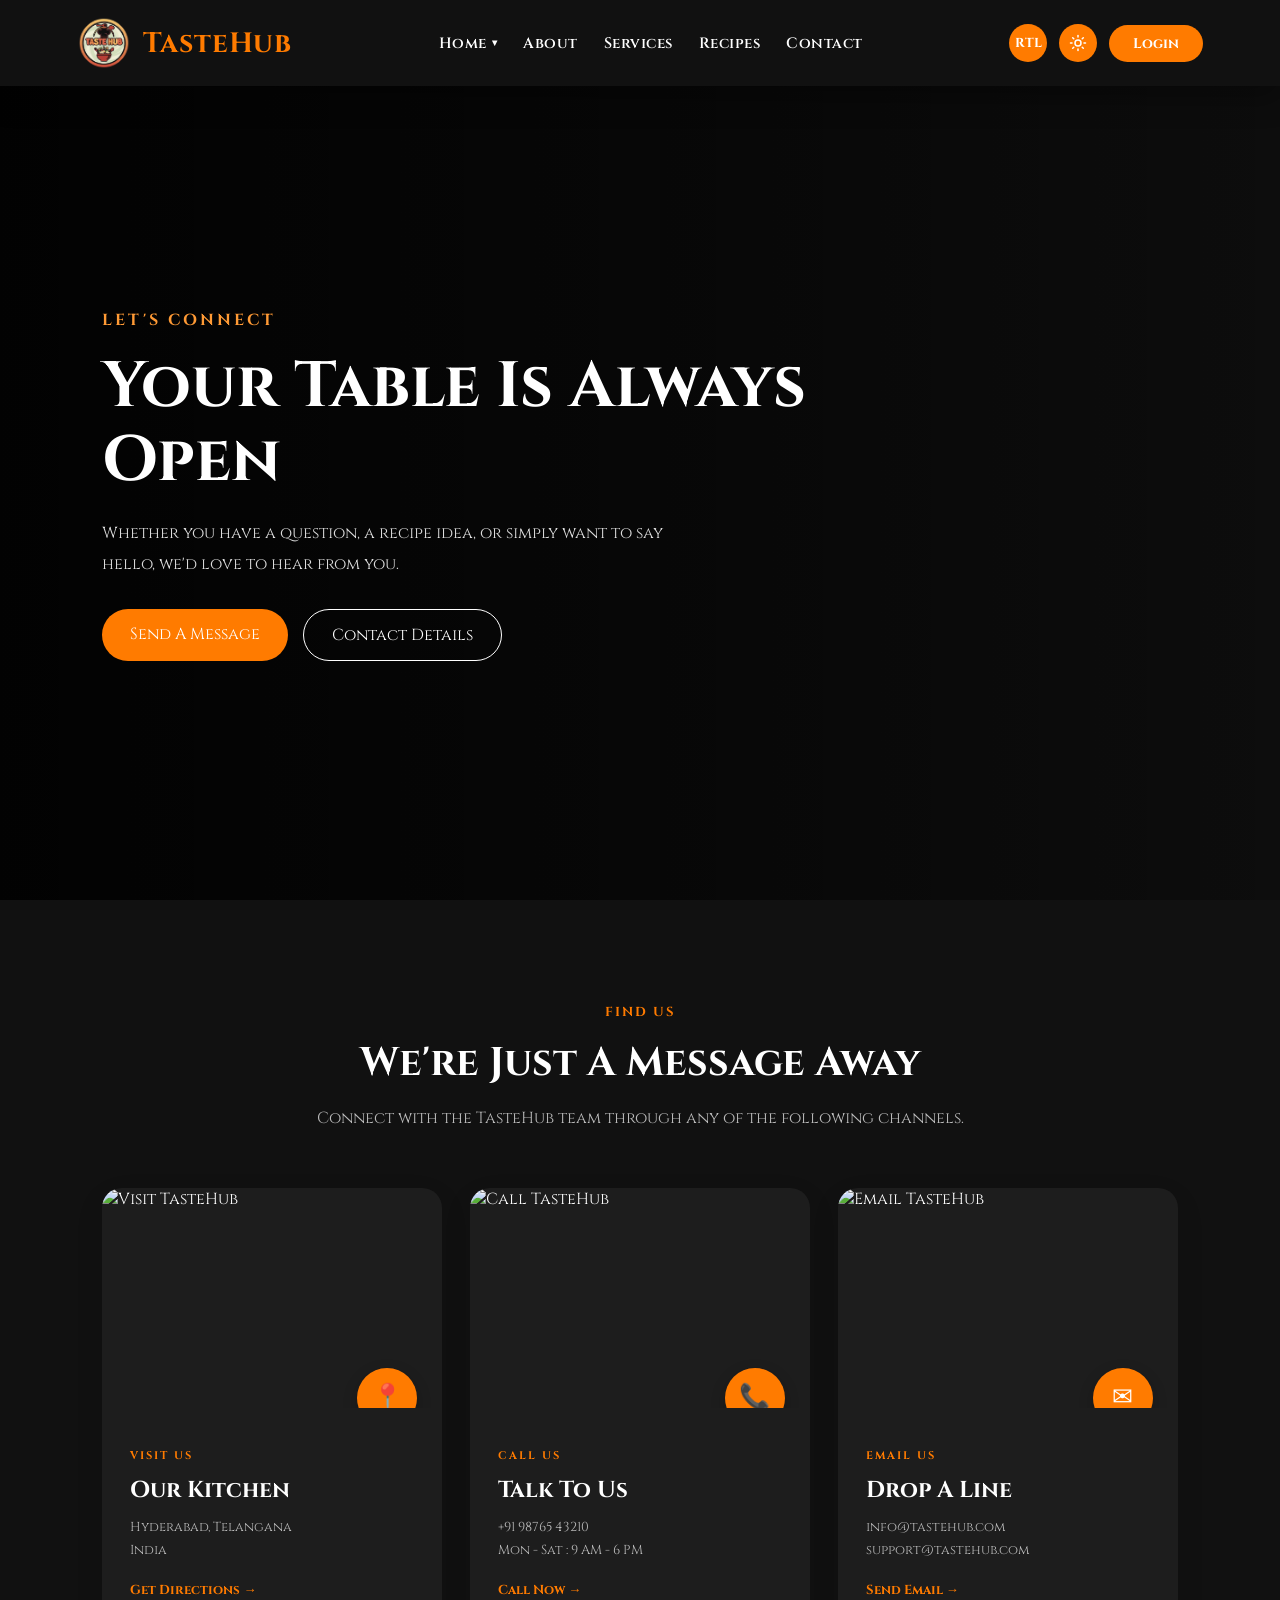
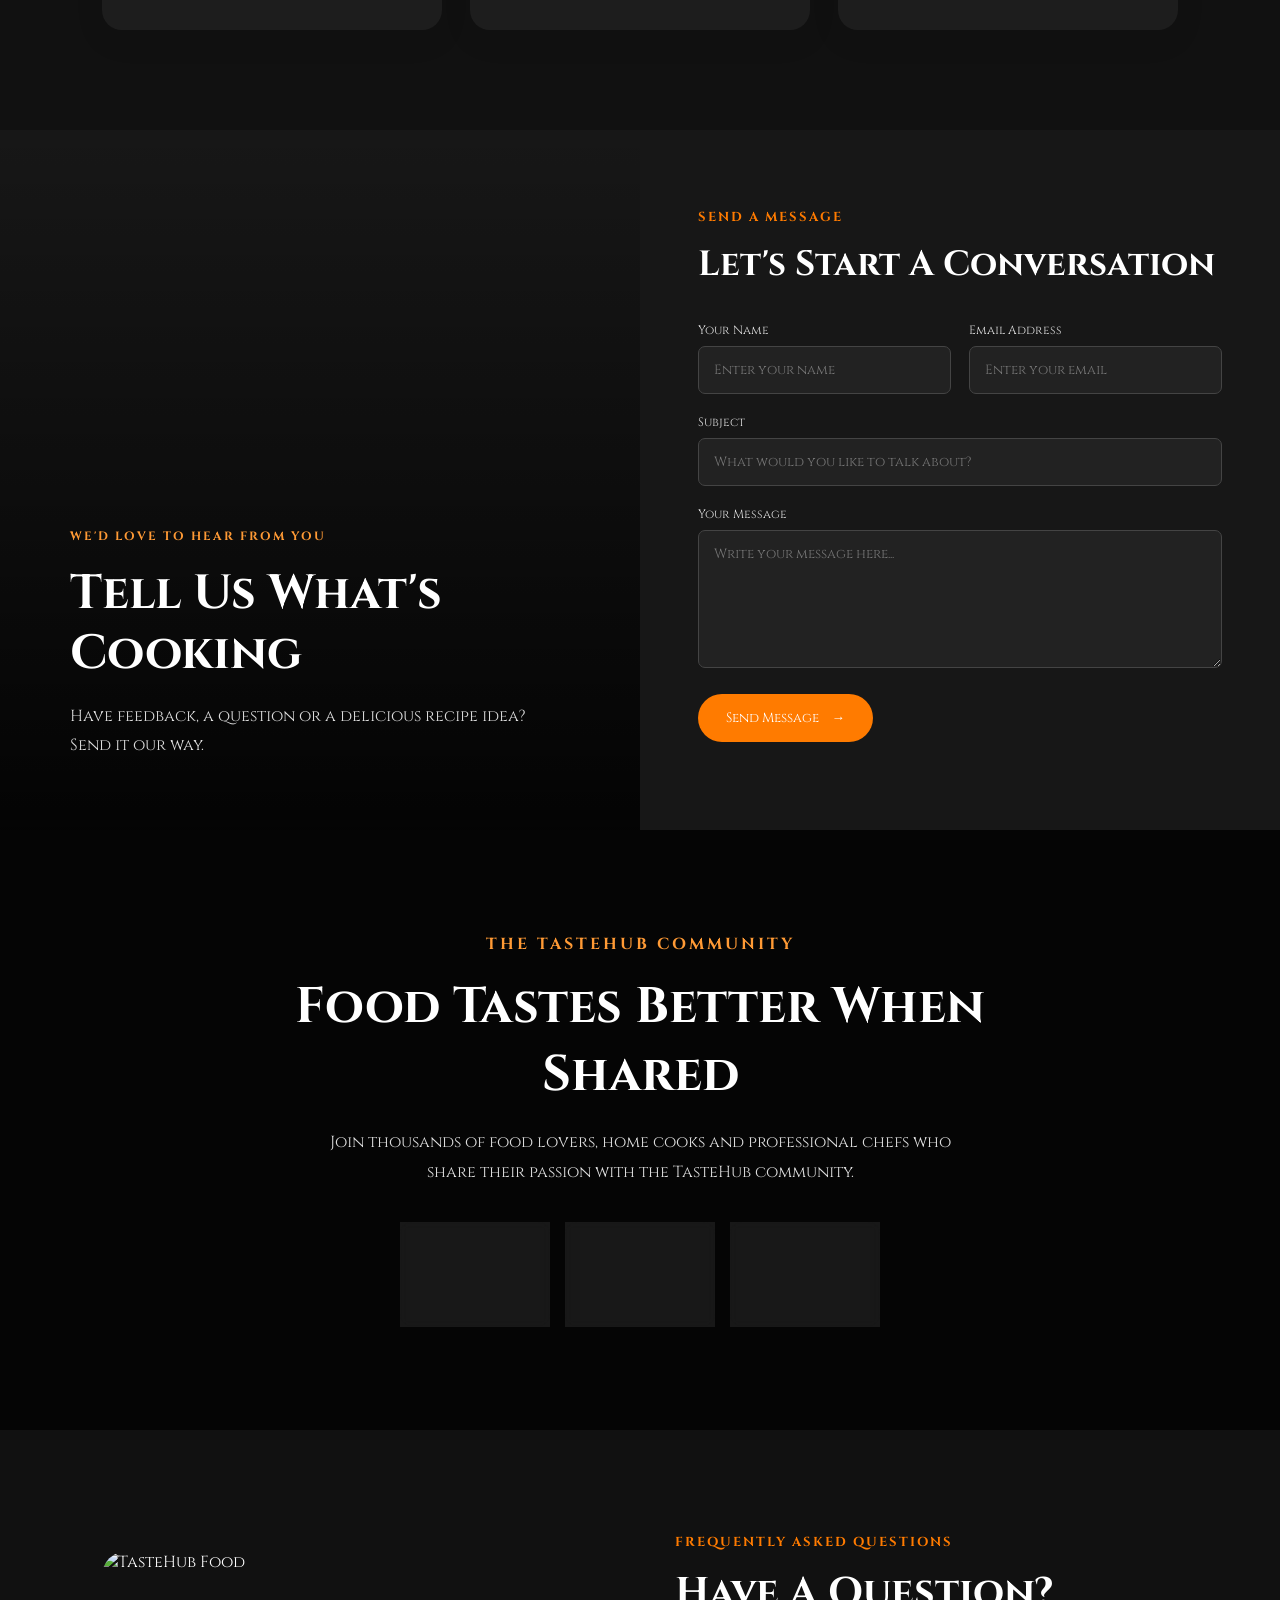
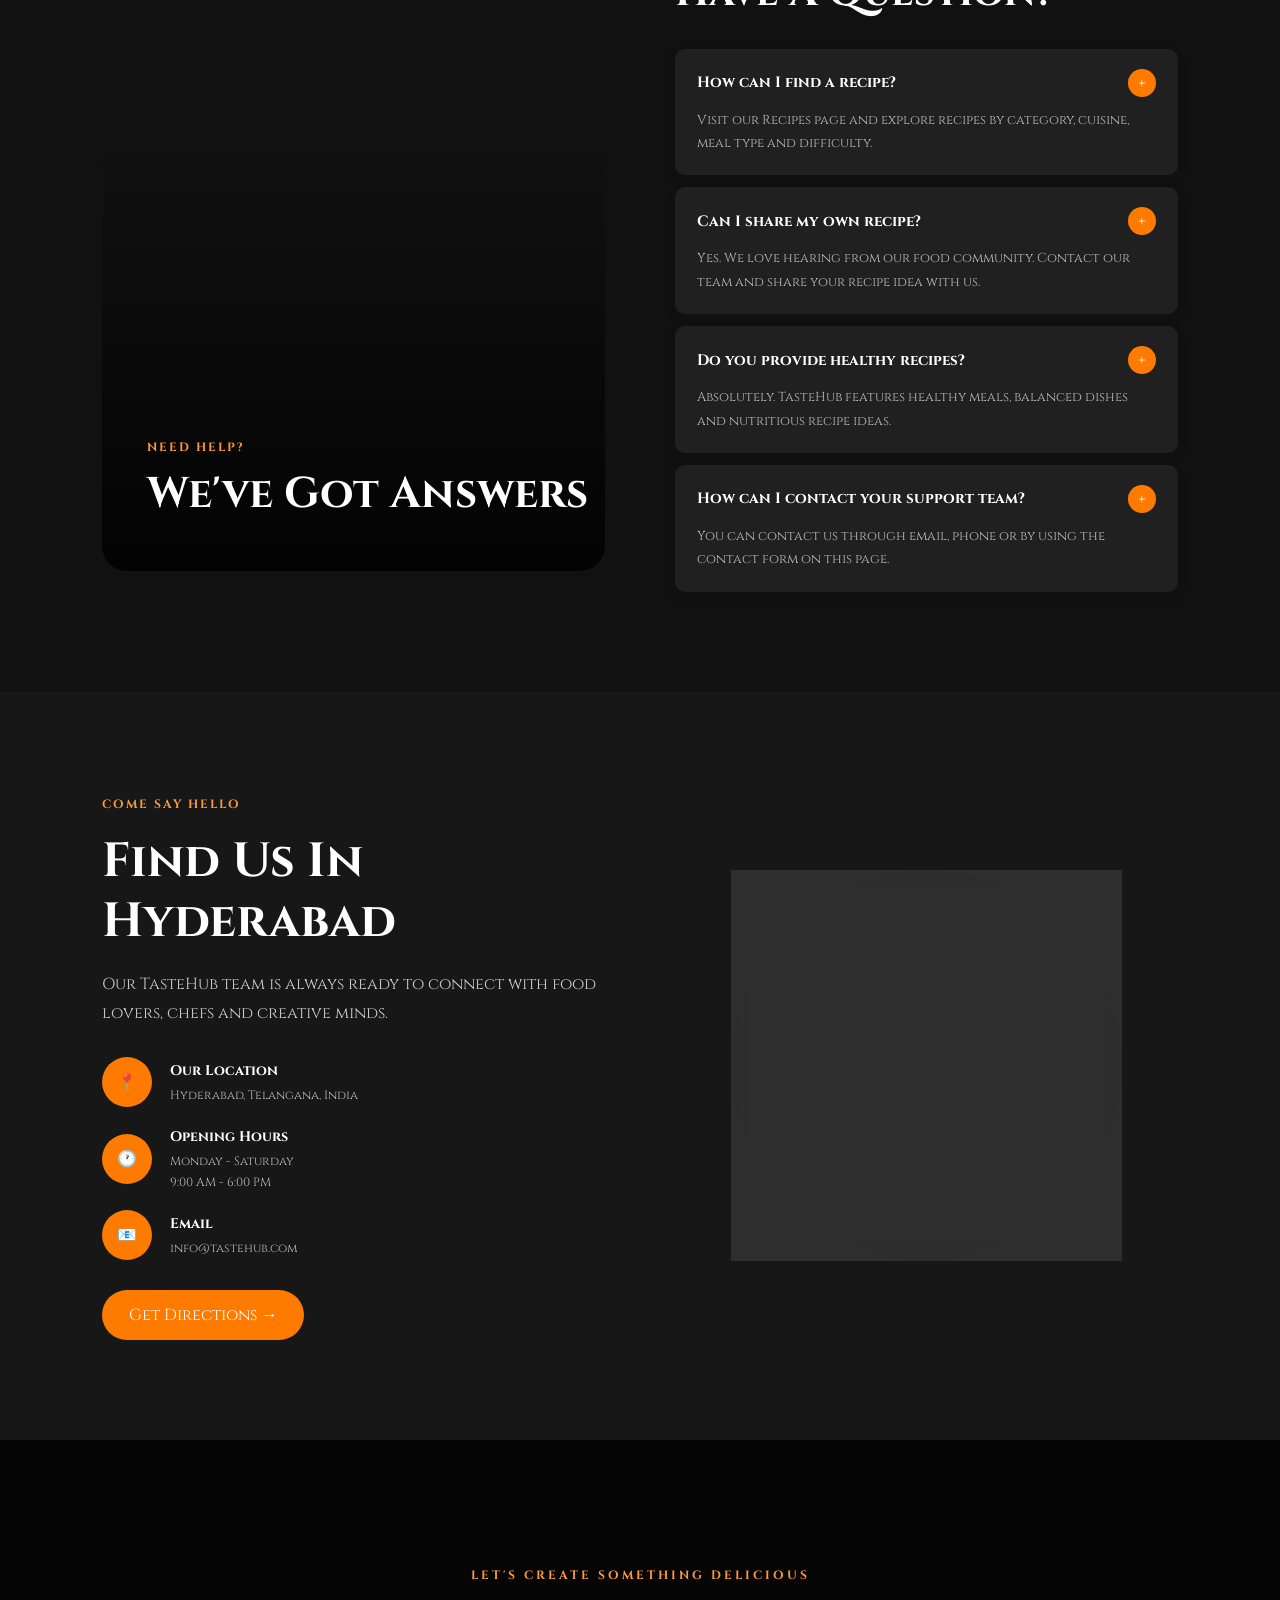
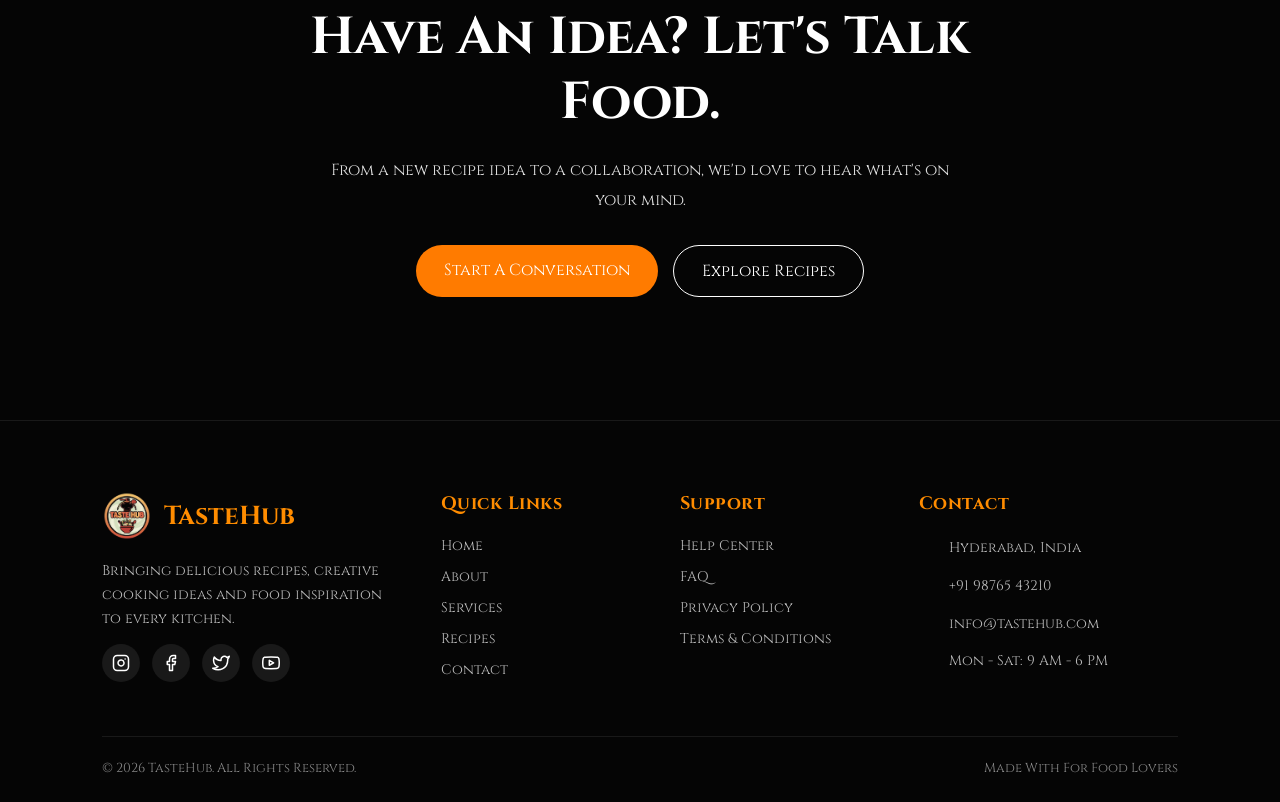
==== commit 977038ef: "Add files via upload" ====
--- a/contact.html
+++ b/contact.html
@@ -36,9 +36,9 @@
         <ul>
 
             <li class="dropdown">
-                <a href="tastehub.html" class="dropdown-btn">Home <span class="dropdown-arrow">▾</span></a>
+                <a href="index.html" class="dropdown-btn">Home <span class="dropdown-arrow">▾</span></a>
                 <ul class="dropdown-menu">
-                    <li><a href="tastehub.html">Home 1</a></li>
+                    <li><a href="index.html">Home 1</a></li>
                     <li><a href="tastehub2.html">Home 2</a></li>
                 </ul>
             </li>
